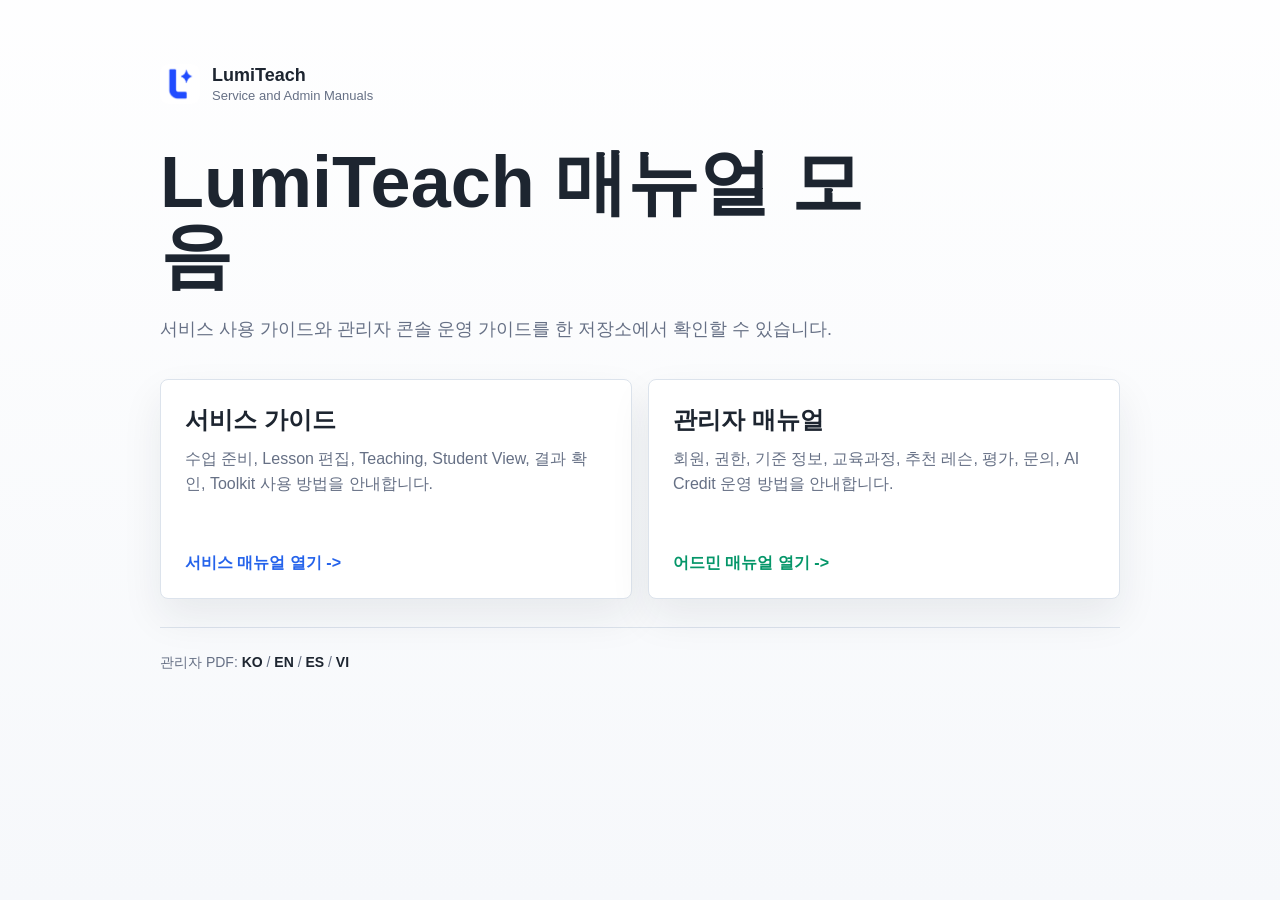
==== index.html @ cc26cc5d "Add consolidated LumiTeach manuals" ====
<!DOCTYPE html>
<html lang="ko">
<head>
  <meta charset="UTF-8" />
  <meta name="viewport" content="width=device-width, initial-scale=1.0" />
  <title>LumiTeach Manuals</title>
  <link rel="icon" href="service/lumiteach_assets/brand/lumiteach-favicon.png" />
  <style>
    :root {
      --bg: #f6f8fb;
      --surface: #ffffff;
      --text: #1d2530;
      --muted: #667085;
      --line: #dce3ec;
      --blue: #2563eb;
      --green: #059669;
      --shadow: 0 18px 40px rgba(31, 41, 55, 0.08);
    }

    * {
      box-sizing: border-box;
    }

    body {
      margin: 0;
      min-height: 100vh;
      font-family: Inter, -apple-system, BlinkMacSystemFont, "Segoe UI", sans-serif;
      color: var(--text);
      background:
        linear-gradient(180deg, rgba(255, 255, 255, 0.9), rgba(246, 248, 251, 0.95)),
        var(--bg);
    }

    main {
      width: min(960px, calc(100% - 40px));
      margin: 0 auto;
      padding: 64px 0;
    }

    .brand {
      display: flex;
      align-items: center;
      gap: 12px;
      margin-bottom: 42px;
    }

    .brand img {
      width: 40px;
      height: 40px;
      border-radius: 8px;
    }

    .brand strong {
      display: block;
      font-size: 18px;
      font-weight: 800;
    }

    .brand span {
      display: block;
      margin-top: 2px;
      color: var(--muted);
      font-size: 13px;
    }

    h1 {
      margin: 0;
      max-width: 760px;
      font-size: clamp(36px, 7vw, 72px);
      line-height: 1.02;
      letter-spacing: 0;
    }

    .lead {
      max-width: 680px;
      margin: 22px 0 34px;
      color: var(--muted);
      font-size: 18px;
      line-height: 1.65;
    }

    .manual-grid {
      display: grid;
      grid-template-columns: repeat(2, minmax(0, 1fr));
      gap: 16px;
      margin-top: 34px;
    }

    .manual-card {
      display: flex;
      min-height: 220px;
      flex-direction: column;
      justify-content: space-between;
      padding: 24px;
      color: inherit;
      text-decoration: none;
      background: var(--surface);
      border: 1px solid var(--line);
      border-radius: 8px;
      box-shadow: var(--shadow);
      transition: transform 160ms ease, border-color 160ms ease;
    }

    .manual-card:hover,
    .manual-card:focus-visible {
      transform: translateY(-3px);
      border-color: #9bb8f7;
      outline: none;
    }

    .manual-card.admin:hover,
    .manual-card.admin:focus-visible {
      border-color: #9ad9c4;
    }

    .manual-card h2 {
      margin: 0 0 10px;
      font-size: 24px;
      letter-spacing: 0;
    }

    .manual-card p {
      margin: 0;
      color: var(--muted);
      line-height: 1.6;
    }

    .manual-card span {
      display: inline-flex;
      width: fit-content;
      align-items: center;
      gap: 8px;
      margin-top: 30px;
      color: var(--blue);
      font-weight: 700;
    }

    .manual-card.admin span {
      color: var(--green);
    }

    .pdfs {
      margin-top: 28px;
      padding-top: 22px;
      border-top: 1px solid var(--line);
      color: var(--muted);
      font-size: 14px;
      line-height: 1.8;
    }

    .pdfs a {
      color: var(--text);
      font-weight: 700;
      text-decoration: none;
    }

    .pdfs a:hover {
      text-decoration: underline;
    }

    @media (max-width: 720px) {
      main {
        width: min(100% - 28px, 960px);
        padding: 32px 0;
      }

      .manual-grid {
        grid-template-columns: 1fr;
      }

      .manual-card {
        min-height: 190px;
      }
    }
  </style>
</head>
<body>
  <main>
    <div class="brand">
      <img src="service/lumiteach_assets/brand/lumiteach-favicon.png" alt="" />
      <div>
        <strong>LumiTeach</strong>
        <span>Service and Admin Manuals</span>
      </div>
    </div>

    <h1>LumiTeach 매뉴얼 모음</h1>
    <p class="lead">
      서비스 사용 가이드와 관리자 콘솔 운영 가이드를 한 저장소에서 확인할 수 있습니다.
    </p>

    <section class="manual-grid" aria-label="매뉴얼 바로가기">
      <a class="manual-card" href="service/">
        <div>
          <h2>서비스 가이드</h2>
          <p>수업 준비, Lesson 편집, Teaching, Student View, 결과 확인, Toolkit 사용 방법을 안내합니다.</p>
        </div>
        <span>서비스 매뉴얼 열기 -></span>
      </a>

      <a class="manual-card admin" href="admin/">
        <div>
          <h2>관리자 매뉴얼</h2>
          <p>회원, 권한, 기준 정보, 교육과정, 추천 레슨, 평가, 문의, AI Credit 운영 방법을 안내합니다.</p>
        </div>
        <span>어드민 매뉴얼 열기 -></span>
      </a>
    </section>

    <div class="pdfs">
      관리자 PDF:
      <a href="admin/lumiteach_admin_manual_ops.pdf">KO</a> /
      <a href="admin/lumiteach_admin_manual_ops_en.pdf">EN</a> /
      <a href="admin/lumiteach_admin_manual_ops_es.pdf">ES</a> /
      <a href="admin/lumiteach_admin_manual_ops_vi.pdf">VI</a>
    </div>
  </main>
</body>
</html>
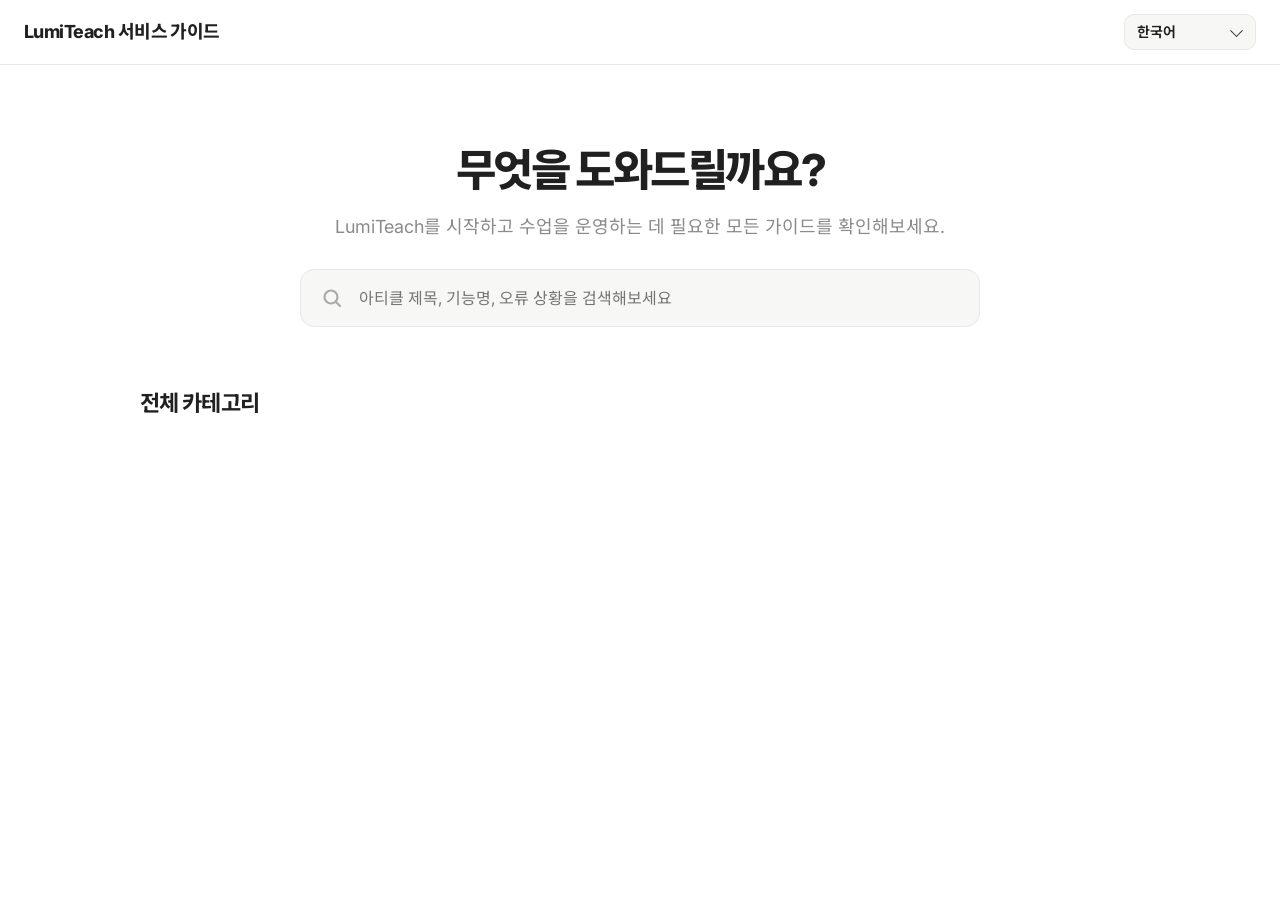
==== commit 0304fc60: "Split service manual into repository root" ====
--- a/index.html
+++ b/index.html
@@ -3,217 +3,85 @@
 <head>
   <meta charset="UTF-8" />
   <meta name="viewport" content="width=device-width, initial-scale=1.0" />
-  <title>LumiTeach Manuals</title>
-  <link rel="icon" href="service/lumiteach_assets/brand/lumiteach-favicon.png" />
-  <style>
-    :root {
-      --bg: #f6f8fb;
-      --surface: #ffffff;
-      --text: #1d2530;
-      --muted: #667085;
-      --line: #dce3ec;
-      --blue: #2563eb;
-      --green: #059669;
-      --shadow: 0 18px 40px rgba(31, 41, 55, 0.08);
-    }
-
-    * {
-      box-sizing: border-box;
-    }
-
-    body {
-      margin: 0;
-      min-height: 100vh;
-      font-family: Inter, -apple-system, BlinkMacSystemFont, "Segoe UI", sans-serif;
-      color: var(--text);
-      background:
-        linear-gradient(180deg, rgba(255, 255, 255, 0.9), rgba(246, 248, 251, 0.95)),
-        var(--bg);
-    }
-
-    main {
-      width: min(960px, calc(100% - 40px));
-      margin: 0 auto;
-      padding: 64px 0;
-    }
-
-    .brand {
-      display: flex;
-      align-items: center;
-      gap: 12px;
-      margin-bottom: 42px;
-    }
-
-    .brand img {
-      width: 40px;
-      height: 40px;
-      border-radius: 8px;
-    }
-
-    .brand strong {
-      display: block;
-      font-size: 18px;
-      font-weight: 800;
-    }
-
-    .brand span {
-      display: block;
-      margin-top: 2px;
-      color: var(--muted);
-      font-size: 13px;
-    }
-
-    h1 {
-      margin: 0;
-      max-width: 760px;
-      font-size: clamp(36px, 7vw, 72px);
-      line-height: 1.02;
-      letter-spacing: 0;
-    }
-
-    .lead {
-      max-width: 680px;
-      margin: 22px 0 34px;
-      color: var(--muted);
-      font-size: 18px;
-      line-height: 1.65;
-    }
-
-    .manual-grid {
-      display: grid;
-      grid-template-columns: repeat(2, minmax(0, 1fr));
-      gap: 16px;
-      margin-top: 34px;
-    }
-
-    .manual-card {
-      display: flex;
-      min-height: 220px;
-      flex-direction: column;
-      justify-content: space-between;
-      padding: 24px;
-      color: inherit;
-      text-decoration: none;
-      background: var(--surface);
-      border: 1px solid var(--line);
-      border-radius: 8px;
-      box-shadow: var(--shadow);
-      transition: transform 160ms ease, border-color 160ms ease;
-    }
-
-    .manual-card:hover,
-    .manual-card:focus-visible {
-      transform: translateY(-3px);
-      border-color: #9bb8f7;
-      outline: none;
-    }
-
-    .manual-card.admin:hover,
-    .manual-card.admin:focus-visible {
-      border-color: #9ad9c4;
-    }
-
-    .manual-card h2 {
-      margin: 0 0 10px;
-      font-size: 24px;
-      letter-spacing: 0;
-    }
-
-    .manual-card p {
-      margin: 0;
-      color: var(--muted);
-      line-height: 1.6;
-    }
-
-    .manual-card span {
-      display: inline-flex;
-      width: fit-content;
-      align-items: center;
-      gap: 8px;
-      margin-top: 30px;
-      color: var(--blue);
-      font-weight: 700;
-    }
-
-    .manual-card.admin span {
-      color: var(--green);
-    }
-
-    .pdfs {
-      margin-top: 28px;
-      padding-top: 22px;
-      border-top: 1px solid var(--line);
-      color: var(--muted);
-      font-size: 14px;
-      line-height: 1.8;
-    }
-
-    .pdfs a {
-      color: var(--text);
-      font-weight: 700;
-      text-decoration: none;
-    }
-
-    .pdfs a:hover {
-      text-decoration: underline;
-    }
-
-    @media (max-width: 720px) {
-      main {
-        width: min(100% - 28px, 960px);
-        padding: 32px 0;
-      }
-
-      .manual-grid {
-        grid-template-columns: 1fr;
-      }
-
-      .manual-card {
-        min-height: 190px;
-      }
-    }
-  </style>
+  <title>LumiTeach Help Center</title>
+  <link rel="icon" href="lumiteach_assets/brand/lumiteach-favicon.png?v=20260714-ai-make-white-icon" />
+  <link rel="preconnect" href="https://fonts.googleapis.com" />
+  <link rel="preconnect" href="https://fonts.gstatic.com" crossorigin />
+  <link href="https://fonts.googleapis.com/css2?family=Inter:wght@400;500;600;700;800;900&family=Noto+Sans+JP:wght@400;500;600;700;800;900&family=Noto+Sans+KR:wght@400;500;600;700;800;900&display=swap" rel="stylesheet" />
+  <link rel="stylesheet" href="styles.css?v=20260714-ai-make-white-icon" />
 </head>
 <body>
-  <main>
-    <div class="brand">
-      <img src="service/lumiteach_assets/brand/lumiteach-favicon.png" alt="" />
-      <div>
-        <strong>LumiTeach</strong>
-        <span>Service and Admin Manuals</span>
+  <header class="global-header">
+    <div class="logo" onclick="showHome()">LumiTeach 서비스 가이드</div>
+    <div class="header-actions">
+      <div class="search-wrap header-search-wrap" id="headerSearchWrap">
+        <span class="search-icon" aria-hidden="true">
+          <svg viewBox="0 0 24 24" focusable="false">
+            <circle cx="11" cy="11" r="6.5"></circle>
+            <path d="M16 16l4 4"></path>
+          </svg>
+        </span>
+        <input class="search-input" id="headerSearchInput" placeholder="아티클 제목, 기능명, 오류 상황을 검색해보세요" autocomplete="off" aria-label="검색" />
+        <div class="search-results" id="headerSearchResults"></div>
+      </div>
+      <label class="visually-hidden" for="languageSelect">언어 선택</label>
+      <span class="language-wrap">
+        <select class="language-select" id="languageSelect" aria-label="언어 선택">
+          <option value="ko">한국어</option>
+          <option value="en">영어</option>
+          <option value="pt">포르투갈어</option>
+          <option value="es">스페인어</option>
+          <option value="ja">일본어</option>
+          <option value="vi">베트남어</option>
+        </select>
+      </span>
+      <button class="menu-toggle" id="mobileMenuToggle" type="button" aria-label="메뉴 열기" aria-controls="leftTree" aria-expanded="false" onclick="toggleMobileMenu()">
+        <span></span>
+      </button>
+    </div>
+  </header>
+  <div class="mobile-nav-backdrop" id="mobileNavBackdrop" onclick="closeMobileMenu()" aria-hidden="true"></div>
+
+  <section class="view active" id="homeView">
+    <div class="home-hero">
+      <h1>무엇을 도와드릴까요?</h1>
+      <p>LumiTeach를 시작하고 수업을 운영하는 데 필요한 모든 가이드를 확인해보세요.</p>
+      <div class="search-wrap">
+        <span class="search-icon" aria-hidden="true">
+          <svg viewBox="0 0 24 24" focusable="false">
+            <circle cx="11" cy="11" r="6.5"></circle>
+            <path d="M16 16l4 4"></path>
+          </svg>
+        </span>
+        <input class="search-input" id="searchInput" placeholder="아티클 제목, 기능명, 오류 상황을 검색해보세요" />
+        <div class="search-results" id="searchResults"></div>
       </div>
     </div>
 
-    <h1>LumiTeach 매뉴얼 모음</h1>
-    <p class="lead">
-      서비스 사용 가이드와 관리자 콘솔 운영 가이드를 한 저장소에서 확인할 수 있습니다.
-    </p>
+    <main class="home-container">
+      <section class="home-section">
+        <h2 class="section-title">전체 카테고리</h2>
+        <div class="category-grid" id="categoryGrid"></div>
+      </section>
+    </main>
+  </section>
 
-    <section class="manual-grid" aria-label="매뉴얼 바로가기">
-      <a class="manual-card" href="service/">
-        <div>
-          <h2>서비스 가이드</h2>
-          <p>수업 준비, Lesson 편집, Teaching, Student View, 결과 확인, Toolkit 사용 방법을 안내합니다.</p>
+  <section class="view" id="articleView">
+    <div class="article-shell">
+      <aside class="left-nav">
+        <div class="left-tree" id="leftTree"></div>
+      </aside>
+      <main class="article-main">
+        <div class="article-inner">
+          <article id="articleContent"></article>
         </div>
-        <span>서비스 매뉴얼 열기 -></span>
-      </a>
+        <aside class="right-toc" id="rightToc"></aside>
+      </main>
+    </div>
+  </section>
 
-      <a class="manual-card admin" href="admin/">
-        <div>
-          <h2>관리자 매뉴얼</h2>
-          <p>회원, 권한, 기준 정보, 교육과정, 추천 레슨, 평가, 문의, AI Credit 운영 방법을 안내합니다.</p>
-        </div>
-        <span>어드민 매뉴얼 열기 -></span>
-      </a>
-    </section>
-
-    <div class="pdfs">
-      관리자 PDF:
-      <a href="admin/lumiteach_admin_manual_ops.pdf">KO</a> /
-      <a href="admin/lumiteach_admin_manual_ops_en.pdf">EN</a> /
-      <a href="admin/lumiteach_admin_manual_ops_es.pdf">ES</a> /
-      <a href="admin/lumiteach_admin_manual_ops_vi.pdf">VI</a>
-    </div>
-  </main>
+  <script src="data/manual-data.js?v=20260714-ai-make-white-icon"></script>
+  <script src="data/translations.js?v=20260714-ai-make-white-icon"></script>
+  <script src="app.js?v=20260714-ai-make-white-icon"></script>
 </body>
 </html>
--- a/styles.css
+++ b/styles.css
@@ -0,0 +1,1303 @@
+:root {
+  --bg: #ffffff;
+  --text: #202020;
+  --muted: #8b8b8b;
+  --subtle: #f7f7f6;
+  --subtle-2: #efefed;
+  --line: #e8e8e6;
+  --hover: #f4f4f3;
+  --primary: #204cff;
+  --primary-soft: #eaf1ff;
+  --accent-purple: #204cff;
+  --accent-blue: #2563e9;
+  --accent-navy: #233a78;
+  --accent-teal: #0f7f78;
+  --accent-coral: #d85f4f;
+  --accent-amber: #f0a13d;
+  --active: var(--primary-soft);
+  --active-text: var(--primary);
+  --callout: #f7f7f5;
+  --content: 760px;
+  --sidebar: 360px;
+  --toc: 240px;
+  --left-padding: 80px;
+}
+
+* { box-sizing: border-box; }
+
+html {
+  scroll-behavior: smooth;
+  height: 100%;
+  overflow-x: hidden;
+}
+
+body {
+  margin: 0;
+  height: 100vh;
+  overflow: hidden;
+  background: var(--bg);
+  color: var(--text);
+  font-family: "Inter", "Noto Sans KR", ui-sans-serif, -apple-system, BlinkMacSystemFont, "Segoe UI", sans-serif;
+  font-size: 16px;
+  line-height: 1.65;
+  -webkit-font-smoothing: antialiased;
+}
+
+html[lang="ja"] body {
+  font-family: "Inter", "Noto Sans JP", "Noto Sans KR", ui-sans-serif, -apple-system, BlinkMacSystemFont, "Segoe UI", sans-serif;
+}
+
+button, input, select { font: inherit; }
+button { cursor: pointer; }
+.view { display: none; }
+.view.active { display: block; }
+
+#homeView.active {
+  height: calc(100vh - 65px);
+  overflow-y: auto;
+  overscroll-behavior: contain;
+}
+
+#articleView.active {
+  height: calc(100vh - 65px);
+  overflow: hidden;
+}
+
+.visually-hidden {
+  position: absolute;
+  width: 1px;
+  height: 1px;
+  padding: 0;
+  margin: -1px;
+  overflow: hidden;
+  clip: rect(0, 0, 0, 0);
+  white-space: nowrap;
+  border: 0;
+}
+
+.global-header {
+  position: sticky;
+  top: 0;
+  z-index: 200;
+  height: 65px;
+  display: flex;
+  align-items: center;
+  justify-content: space-between;
+  gap: 24px;
+  padding: 0 var(--left-padding);
+  background: rgba(255,255,255,0.94);
+  backdrop-filter: blur(10px);
+  border-bottom: 1px solid var(--line);
+}
+
+.logo {
+  width: 280px;
+  color: var(--text);
+  font-size: 18px;
+  font-weight: 750;
+  letter-spacing: -0.03em;
+  cursor: pointer;
+}
+
+.language-wrap {
+  position: relative;
+  display: inline-flex;
+  align-items: center;
+}
+
+.language-wrap::after {
+  content: "";
+  position: absolute;
+  right: 15px;
+  top: 50%;
+  width: 8px;
+  height: 8px;
+  border-right: 1.8px solid #333;
+  border-bottom: 1.8px solid #333;
+  pointer-events: none;
+  transform: translateY(-64%) rotate(45deg);
+}
+
+.language-select {
+  min-width: 132px;
+  height: 36px;
+  padding: 0 36px 0 12px;
+  border: 1px solid var(--line);
+  border-radius: 10px;
+  appearance: none;
+  -webkit-appearance: none;
+  background: var(--subtle);
+  color: var(--text);
+  font-size: 14px;
+  font-weight: 650;
+  outline: none;
+  cursor: pointer;
+}
+
+.language-select:focus {
+  background: #fff;
+  border-color: #d8d8d6;
+}
+
+.header-actions {
+  display: flex;
+  align-items: center;
+  gap: 10px;
+  margin-left: auto;
+}
+
+.header-search-wrap {
+  display: none;
+  flex: 0 1 360px;
+  width: clamp(240px, 28vw, 360px);
+  max-width: 360px;
+  margin: 0;
+  z-index: 210;
+}
+
+body.article-active .header-search-wrap {
+  display: block;
+}
+
+.header-search-wrap .search-input {
+  height: 38px;
+  padding: 0 14px 0 42px;
+  border-radius: 10px;
+  background: #fff;
+  font-size: 14px;
+}
+
+.header-search-wrap .search-icon {
+  left: 14px;
+  width: 18px;
+  height: 18px;
+}
+
+.header-search-wrap .search-results {
+  top: 46px;
+  left: auto;
+  right: 0;
+  z-index: 220;
+  width: min(420px, calc(100vw - 32px));
+  max-height: min(480px, calc(100vh - 96px));
+  overflow-y: auto;
+}
+
+.menu-toggle {
+  display: none;
+  align-items: center;
+  justify-content: center;
+  width: 38px;
+  height: 38px;
+  border: 1px solid var(--line);
+  border-radius: 10px;
+  background: var(--subtle);
+  color: var(--text);
+}
+
+.menu-toggle:hover { background: var(--hover); }
+
+.menu-toggle span,
+.menu-toggle::before,
+.menu-toggle::after {
+  content: "";
+  display: block;
+  width: 16px;
+  height: 2px;
+  border-radius: 999px;
+  background: currentColor;
+  transition: transform 160ms ease, opacity 160ms ease;
+}
+
+.menu-toggle {
+  flex-direction: column;
+  gap: 4px;
+}
+
+body.mobile-nav-open .menu-toggle span { opacity: 0; }
+body.mobile-nav-open .menu-toggle::before { transform: translateY(6px) rotate(45deg); }
+body.mobile-nav-open .menu-toggle::after { transform: translateY(-6px) rotate(-45deg); }
+
+.mobile-nav-backdrop {
+  display: none;
+}
+
+.home-hero {
+  max-width: 760px;
+  margin: 80px auto 58px;
+  padding: 0 24px;
+  text-align: center;
+}
+
+.home-hero h1 {
+  margin: 0;
+  font-size: 44px;
+  line-height: 1.15;
+  letter-spacing: -0.055em;
+  font-weight: 800;
+}
+
+.home-hero p {
+  margin: 16px 0 28px;
+  color: var(--muted);
+  font-size: 18px;
+}
+
+.search-wrap {
+  position: relative;
+  max-width: 680px;
+  margin: 0 auto;
+}
+
+.search-icon {
+  position: absolute;
+  left: 20px;
+  top: 50%;
+  transform: translateY(-50%);
+  color: #aaa;
+  width: 24px;
+  height: 24px;
+  display: block;
+  z-index: 1;
+  pointer-events: none;
+}
+
+.search-icon svg {
+  display: block;
+  width: 100%;
+  height: 100%;
+  fill: none;
+  stroke: currentColor;
+  stroke-width: 2.2;
+  stroke-linecap: round;
+  stroke-linejoin: round;
+}
+
+.search-input {
+  width: 100%;
+  height: 58px;
+  padding: 0 20px 0 58px;
+  border: 1px solid var(--line);
+  border-radius: 14px;
+  background: var(--subtle);
+  color: var(--text);
+  outline: none;
+  font-size: 16px;
+}
+
+.search-input:focus {
+  background: #fff;
+  border-color: #d8d8d6;
+}
+
+.search-results {
+  display: none;
+  position: absolute;
+  top: 68px;
+  left: 0;
+  right: 0;
+  z-index: 20;
+  border: 1px solid var(--line);
+  border-radius: 14px;
+  background: #fff;
+  box-shadow: 0 18px 40px rgba(0,0,0,0.08);
+  overflow: hidden;
+  text-align: left;
+}
+
+.search-results.active { display: block; }
+
+.result-item {
+  padding: 14px 18px;
+  border-bottom: 1px solid var(--line);
+  cursor: pointer;
+}
+
+.result-item:hover { background: var(--hover); }
+.result-item:last-child { border-bottom: 0; }
+
+.result-item strong {
+  display: block;
+  color: var(--text);
+  font-size: 14px;
+}
+
+.result-item span {
+  color: var(--muted);
+  font-size: 13px;
+}
+
+.home-container {
+  max-width: 1080px;
+  margin: 0 auto;
+  padding: 0 40px 92px;
+}
+
+.home-section { margin-top: 46px; }
+
+.section-title {
+  margin: 0 0 16px;
+  font-size: 22px;
+  letter-spacing: -0.04em;
+}
+
+.category-grid {
+  display: grid;
+  grid-template-columns: repeat(2, minmax(0, 1fr));
+  gap: 12px;
+}
+
+.category-card {
+  padding: 18px 20px;
+  border: 1px solid var(--line);
+  border-radius: 12px;
+  background: #fff;
+  cursor: pointer;
+}
+
+.category-card:hover { background: var(--hover); }
+
+.category-card h3 {
+  margin: 0 0 6px;
+  font-size: 17px;
+  letter-spacing: -0.03em;
+}
+
+.category-card p {
+  margin: 0 0 10px;
+  color: var(--muted);
+  font-size: 14px;
+}
+
+.category-card span {
+  color: var(--muted);
+  font-size: 13px;
+  font-weight: 650;
+}
+
+.article-shell {
+  display: grid;
+  grid-template-columns: var(--sidebar) minmax(0, 1fr);
+  min-width: 0;
+  min-height: calc(100vh - 65px);
+}
+
+body.article-active .article-shell {
+  height: calc(100vh - 65px);
+  min-height: 0;
+  overflow: hidden;
+}
+
+.left-nav {
+  position: sticky;
+  top: 65px;
+  height: calc(100vh - 65px);
+  padding: 40px 10px 40px var(--left-padding);
+  border-right: 1px solid var(--line);
+  background: #fff;
+  overflow-y: auto;
+  scrollbar-width: none;
+  -ms-overflow-style: none;
+}
+
+.left-nav::-webkit-scrollbar {
+  width: 0;
+  height: 0;
+  display: none;
+}
+
+.left-tree { max-width: 280px; }
+.tree-block { margin-bottom: 8px; }
+
+.tree-link, .tree-label, .chevron {
+  width: 100%;
+  border: 0;
+  background: transparent;
+  color: var(--text);
+  text-align: left;
+  border-radius: 8px;
+}
+
+.tree-parent {
+  display: flex;
+  align-items: center;
+  gap: 9px;
+  padding: 8px 10px;
+  border-radius: 8px;
+  font-size: 16px;
+  font-weight: 540;
+  letter-spacing: -0.025em;
+}
+
+.tree-sub .tree-parent {
+  padding-left: 34px;
+  font-size: 15px;
+  font-weight: 500;
+}
+
+.tree-label {
+  display: block;
+  flex: 1;
+  min-width: 0;
+  width: auto;
+  padding: 0;
+  font: inherit;
+  font-weight: inherit;
+  letter-spacing: inherit;
+  cursor: pointer;
+}
+
+.chevron {
+  display: inline-flex;
+  align-items: center;
+  justify-content: center;
+  width: 20px;
+  height: 20px;
+  flex: 0 0 20px;
+  border-radius: 6px;
+  color: #666;
+  font-size: 12px;
+  transition: transform 130ms ease, background 130ms ease;
+  cursor: pointer;
+}
+
+.chevron-placeholder {
+  width: 20px;
+  height: 20px;
+  flex: 0 0 20px;
+}
+
+.tree-parent:hover, .tree-link:hover { background: var(--hover); }
+.tree-parent:hover .chevron { background: var(--hover); }
+.chevron:hover { background: var(--subtle-2); }
+.tree-parent:hover .chevron:hover { background: #e3e3e1; }
+.tree-parent.active {
+  background: var(--active);
+}
+.tree-parent.active .tree-label {
+  color: var(--active-text);
+  font-weight: 650;
+}
+.tree-block.open > .tree-parent .chevron, .tree-sub.open > .tree-parent .chevron { transform: rotate(90deg); }
+.tree-children { display: none; }
+.tree-block.open > .tree-children, .tree-sub.open > .tree-children { display: block; }
+
+.tree-link {
+  display: block;
+  margin: 2px 0;
+  padding: 8px 10px 8px 62px;
+  font-size: 15px;
+}
+
+.tree-link.active {
+  background: var(--active);
+  color: var(--active-text);
+  font-weight: 650;
+}
+
+.article-main {
+  display: grid;
+  grid-template-columns: minmax(0, 1fr) var(--toc);
+  min-width: 0;
+  min-height: 0;
+  gap: 48px;
+  padding: 0 64px 120px;
+}
+
+body.article-active .article-main {
+  height: calc(100vh - 65px);
+  overflow-y: auto;
+  overscroll-behavior: contain;
+  scroll-behavior: smooth;
+}
+
+.article-inner {
+  max-width: var(--content);
+  margin: 0 auto;
+  padding-top: 64px;
+}
+
+.article-header {
+  padding-bottom: 28px;
+  border-bottom: 1px solid var(--line);
+}
+
+.article-kicker {
+  margin-bottom: 14px;
+  color: var(--muted);
+  font-size: 14px;
+}
+
+.article-title {
+  margin: 0;
+  font-size: 46px;
+  line-height: 1.14;
+  letter-spacing: -0.055em;
+  font-weight: 800;
+}
+
+.article-desc {
+  margin: 22px 0 0;
+  color: var(--text);
+  font-size: 21px;
+  line-height: 1.55;
+  letter-spacing: -0.03em;
+}
+
+.article-desc p {
+  margin: 0;
+}
+
+.article-desc p + p {
+  margin-top: 16px;
+}
+
+.article-desc blockquote {
+  margin: 22px 0 0;
+  padding: 0 0 0 22px;
+  border-left: 3px solid #d9d9d7;
+}
+
+.article-desc blockquote p {
+  color: #444;
+  font-size: 19px;
+  line-height: 1.62;
+}
+
+.author-row {
+  display: flex;
+  align-items: center;
+  gap: 12px;
+  margin-top: 28px;
+  color: var(--muted);
+  font-size: 15px;
+}
+
+.avatar {
+  width: 42px;
+  height: 42px;
+  border-radius: 50%;
+  background:
+    url("lumiteach_assets/brand/lumiteach-favicon.png") center / 28px 28px no-repeat,
+    #fff;
+  border: 1px solid var(--line);
+}
+
+.author-row strong {
+  color: var(--text);
+  font-weight: 650;
+}
+
+.content-body { padding-top: 56px; }
+
+.callout {
+  display: grid;
+  grid-template-columns: 24px 1fr;
+  gap: 12px;
+  align-items: start;
+  margin: 0 0 64px;
+  padding: 18px 20px;
+  border: 1px solid var(--line);
+  border-radius: 10px;
+  background: var(--callout);
+}
+
+.callout-icon {
+  display: inline-grid;
+  place-items: center;
+  width: 22px;
+  height: 22px;
+  border-radius: 50%;
+  background: #fff;
+  border: 1px solid var(--line);
+  color: #555;
+  font-size: 14px;
+  font-weight: 700;
+  line-height: 1;
+}
+
+.callout h3 {
+  margin: 0 0 4px;
+  font-size: 16px;
+  line-height: 1.45;
+  letter-spacing: -0.02em;
+}
+
+.callout p {
+  margin: 0;
+  color: #444;
+  font-size: 15px;
+  line-height: 1.7;
+  letter-spacing: -0.015em;
+}
+
+.section-callout {
+  display: grid;
+  grid-template-columns: 24px minmax(0, 1fr);
+  gap: 12px;
+  align-items: start;
+  margin: 18px 0 30px;
+  padding: 18px 20px;
+  border: 1px solid var(--line);
+  border-radius: 10px;
+  background: var(--callout);
+}
+
+.section-callout-icon {
+  display: inline-grid;
+  place-items: center;
+  width: 22px;
+  height: 22px;
+  border-radius: 50%;
+  background: #fff;
+  border: 1px solid var(--line);
+  color: #555;
+  font-size: 14px;
+  font-weight: 700;
+  line-height: 1;
+}
+
+.section-callout-content strong {
+  display: block;
+  margin: 0 0 4px;
+  color: var(--text);
+  font-size: 16px;
+  line-height: 1.45;
+  letter-spacing: -0.02em;
+}
+
+.section-callout-body p {
+  margin: 0;
+  color: #444;
+  font-size: 15px;
+  line-height: 1.7;
+  letter-spacing: -0.015em;
+}
+
+.article-section {
+  margin: 0 0 80px;
+  scroll-margin-top: 96px;
+}
+
+.article-section h2 {
+  margin: 0 0 22px;
+  font-size: 34px;
+  line-height: 1.25;
+  letter-spacing: -0.05em;
+  font-weight: 750;
+}
+
+.article-section p, .article-section li {
+  color: #333;
+  font-size: 18px;
+  line-height: 1.75;
+  letter-spacing: -0.02em;
+}
+
+.section-copy p { margin: 0; }
+.section-copy p + p { margin-top: 18px; }
+
+.article-intro {
+  margin-bottom: 56px;
+  padding-bottom: 42px;
+  border-bottom: 1px solid var(--line);
+}
+
+.article-intro p {
+  color: #333;
+  font-size: 18px;
+  line-height: 1.75;
+  letter-spacing: -0.02em;
+}
+
+.section-copy h3 {
+  margin: 30px 0 12px;
+  color: var(--text);
+  font-size: 22px;
+  line-height: 1.35;
+  letter-spacing: -0.035em;
+  font-weight: 750;
+}
+
+.section-copy ul {
+  margin: 14px 0 0;
+  padding-left: 22px;
+}
+
+.section-copy li {
+  margin: 7px 0;
+  padding-left: 4px;
+}
+
+.section-copy strong {
+  color: var(--text);
+  font-weight: 750;
+}
+
+.section-copy code {
+  padding: 2px 6px;
+  border-radius: 6px;
+  background: var(--subtle);
+  color: var(--text);
+  font-family: ui-monospace, SFMono-Regular, Menlo, Monaco, Consolas, monospace;
+  font-size: 0.9em;
+}
+
+.section-copy blockquote {
+  margin: 18px 0 0;
+  padding: 16px 18px;
+  border-left: 3px solid #d9d9d7;
+  border-radius: 0 8px 8px 0;
+  background: var(--subtle);
+}
+
+.section-copy blockquote p,
+.section-copy blockquote li {
+  font-size: 16px;
+  color: #444;
+}
+
+.manual-image {
+  margin: 24px 0 34px;
+  border: 1px solid var(--line);
+  border-radius: 10px;
+  background: #fff;
+  overflow: hidden;
+}
+
+.section-copy p + .manual-image,
+.section-copy ul + .manual-image,
+.section-copy blockquote + .manual-image {
+  margin-top: 24px;
+}
+
+.manual-image + p,
+.manual-image + ul,
+.manual-image + blockquote {
+  margin-top: 30px;
+}
+
+.manual-image + .manual-image {
+  margin-top: -8px;
+}
+
+.section-copy ul + p,
+.section-copy blockquote + p {
+  margin-top: 24px;
+}
+
+.manual-image img {
+  display: block;
+  width: 100%;
+  height: auto;
+}
+
+.manual-image figcaption {
+  padding: 10px 14px;
+  border-top: 1px solid var(--line);
+  color: var(--muted);
+  font-size: 13px;
+  line-height: 1.5;
+}
+
+.media-block {
+  margin-top: 26px;
+  aspect-ratio: 16 / 9;
+  border-radius: 10px;
+  border: 1px solid var(--line);
+  background: linear-gradient(135deg, #2f2f2f 0%, #f0a13d 45%, #f7efe7 100%);
+  overflow: hidden;
+  position: relative;
+}
+
+.media-block::before {
+  content: "LumiTeach Guide";
+  position: absolute;
+  left: 28px;
+  top: 26px;
+  color: #fff;
+  font-size: 26px;
+  font-weight: 800;
+  letter-spacing: -0.04em;
+}
+
+.media-block::after {
+  content: "▶";
+  position: absolute;
+  left: 50%;
+  top: 50%;
+  transform: translate(-50%, -50%);
+  display: grid;
+  place-items: center;
+  width: 72px;
+  height: 72px;
+  border-radius: 50%;
+  background: rgba(0,0,0,0.55);
+  color: #fff;
+  font-size: 28px;
+}
+
+.info-card {
+  margin-top: 22px;
+  padding: 18px 20px;
+  border: 1px solid var(--line);
+  border-radius: 12px;
+  background: #fafafa;
+}
+
+.info-card h3 {
+  margin: 0 0 8px;
+  font-size: 18px;
+}
+
+.info-card p {
+  margin: 0;
+  color: #555;
+  font-size: 16px;
+}
+
+.bottom-nav {
+  display: flex;
+  justify-content: space-between;
+  gap: 16px;
+  margin-top: 70px;
+  padding-top: 28px;
+  border-top: 1px solid var(--line);
+}
+
+.bottom-nav.only-next { justify-content: flex-end; }
+.bottom-nav.only-prev { justify-content: flex-start; }
+
+.bottom-nav button {
+  border: 1px solid var(--line);
+  background: #fff;
+  border-radius: 10px;
+  padding: 12px 16px;
+  color: var(--text);
+  font-weight: 650;
+}
+
+.bottom-nav button:hover { background: var(--hover); }
+
+.right-toc {
+  position: sticky;
+  top: 100px;
+  align-self: start;
+  padding-top: 64px;
+}
+
+.toc-title {
+  margin: 0 0 14px;
+  font-size: 12px;
+  font-weight: 700;
+  color: var(--muted);
+  text-transform: uppercase;
+  letter-spacing: .05em;
+}
+
+.toc-link {
+  display: block;
+  padding: 7px 10px;
+  border-radius: 8px;
+  color: #666;
+  font-size: 14px;
+  text-decoration: none;
+}
+
+.toc-link-level-1 {
+  color: var(--text);
+  font-weight: 700;
+}
+
+.toc-link-level-2 {
+  margin-left: 10px;
+}
+
+.toc-link-level-3 {
+  margin-left: 22px;
+  padding-top: 5px;
+  padding-bottom: 5px;
+  color: #777;
+  font-size: 13px;
+}
+
+.toc-link:hover, .toc-link.active {
+  background: var(--hover);
+  color: var(--text);
+}
+
+.article-title,
+.section-copy h3 {
+  scroll-margin-top: 96px;
+}
+
+.hub-layout {
+  grid-template-columns: minmax(0, 1fr);
+}
+
+.hub-layout .right-toc {
+  display: none;
+}
+
+.hub-layout .article-inner {
+  width: min(820px, 100%);
+  max-width: 820px;
+  justify-self: center;
+  margin: 0;
+}
+
+.hub-page {
+  padding-top: 22px;
+}
+
+.hub-cover {
+  display: grid;
+  place-items: center;
+  min-height: 260px;
+  margin-bottom: 28px;
+  overflow: hidden;
+  border: 1px solid var(--line);
+  border-radius: 10px;
+  background:
+    linear-gradient(135deg, rgba(32, 76, 255, 0.08), rgba(90, 162, 255, 0.1)),
+    #fafafa;
+}
+
+.article-cover {
+  min-height: 220px;
+  margin: 0 0 32px;
+}
+
+.hub-cover-mark {
+  display: grid;
+  place-items: center;
+  width: 128px;
+  height: 128px;
+  border-radius: 30px;
+  background: linear-gradient(135deg, #eaf1ff, #f6f9ff);
+  border: 1px solid rgba(32, 76, 255, 0.14);
+  color: var(--active-text);
+  font-size: 38px;
+  font-weight: 800;
+  letter-spacing: 0;
+}
+
+.hub-cover-symbol {
+  display: grid;
+  place-items: center;
+  width: 148px;
+  height: 148px;
+  border-radius: 34px;
+  border: 1px solid rgba(255,255,255,0.55);
+  background: var(--cover-bg, linear-gradient(135deg, #eaf1ff, #f6f9ff));
+  color: var(--cover-color, var(--active-text));
+  box-shadow: 0 22px 48px rgba(32, 76, 255, 0.14), inset 0 0 0 1px rgba(255,255,255,0.42);
+  font-size: var(--cover-size, 52px);
+  font-weight: 850;
+  line-height: 1;
+  letter-spacing: 0;
+  text-align: center;
+}
+
+.hub-cover-cluster {
+  position: relative;
+  width: min(640px, 88%);
+  height: 190px;
+  overflow: visible;
+}
+
+.cover-tile {
+  position: absolute;
+  left: 50%;
+  top: 50%;
+  z-index: var(--tile-z, 1);
+  display: grid;
+  place-items: center;
+  width: var(--tile-size, 92px);
+  height: var(--tile-size, 92px);
+  border-radius: 22px;
+  border: 1px solid rgba(255,255,255,0.6);
+  background: var(--cover-bg, linear-gradient(135deg, #eaf1ff, #f6f9ff));
+  color: var(--cover-color, var(--active-text));
+  box-shadow: 0 18px 38px rgba(48, 48, 48, 0.14), inset 0 0 0 1px rgba(255,255,255,0.42);
+  font-size: var(--cover-size, 30px);
+  font-weight: 850;
+  line-height: 1;
+  letter-spacing: 0;
+  text-align: center;
+  transform: translate(calc(-50% + var(--tile-x, 0px)), calc(-50% + var(--tile-y, 0px))) rotate(var(--tile-rotate, 0deg)) scale(var(--tile-scale, 1));
+}
+
+.hub-kicker {
+  margin: 0 0 8px;
+  color: var(--active-text);
+  font-size: 13px;
+  font-weight: 750;
+}
+
+.hub-title {
+  margin: 0;
+  font-size: 44px;
+  line-height: 1.16;
+  letter-spacing: -0.055em;
+  font-weight: 800;
+}
+
+.hub-desc {
+  margin: 14px 0 28px;
+  color: #444;
+  font-size: 17px;
+  line-height: 1.65;
+  letter-spacing: -0.02em;
+}
+
+.hub-menu-list {
+  border-top: 1px solid var(--line);
+}
+
+.hub-menu-item {
+  width: 100%;
+  display: grid;
+  grid-template-columns: minmax(0, 1fr) 228px;
+  gap: 32px;
+  align-items: center;
+  padding: 34px 0;
+  border: 0;
+  border-bottom: 1px solid var(--line);
+  background: transparent;
+  color: var(--text);
+  text-align: left;
+}
+
+.hub-menu-item:hover h2 {
+  color: var(--active-text);
+}
+
+.hub-menu-item h2 {
+  margin: 0 0 8px;
+  font-size: 22px;
+  line-height: 1.35;
+  letter-spacing: -0.035em;
+}
+
+.hub-menu-item p {
+  margin: 0;
+  color: #666;
+  font-size: 15px;
+  line-height: 1.6;
+  letter-spacing: -0.015em;
+}
+
+.hub-menu-count {
+  display: block;
+  margin-top: 12px;
+  color: #999;
+  font-size: 13px;
+  font-weight: 650;
+}
+
+.hub-thumb {
+  display: grid;
+  place-items: center;
+  min-height: 138px;
+  border-radius: 8px;
+  border: 1px solid var(--line);
+  background: #fafafa;
+  color: var(--active-text);
+  font-size: 13px;
+  font-weight: 750;
+}
+
+.hub-symbol {
+  display: grid;
+  place-items: center;
+  width: 92px;
+  height: 92px;
+  border-radius: 24px;
+  background: var(--symbol-bg, linear-gradient(135deg, #eaf1ff, #fff));
+  color: var(--symbol-color, var(--active-text));
+  box-shadow: inset 0 0 0 1px rgba(255,255,255,0.45);
+  font-size: var(--symbol-size, 38px);
+  font-weight: 850;
+  line-height: 1;
+  letter-spacing: 0;
+  text-align: center;
+}
+
+.hub-svg-icon {
+  display: block;
+  width: 56px;
+  height: 56px;
+}
+
+.hub-icon-img {
+  display: block;
+  width: 70%;
+  height: 70%;
+  object-fit: contain;
+}
+
+.hub-cover-symbol .hub-icon-img {
+  width: 72%;
+  height: 72%;
+}
+
+@media (max-width: 1300px) {
+  :root { --left-padding: 24px; }
+  .logo { width: auto; }
+  .article-main { grid-template-columns: 1fr; padding: 0 48px 96px; }
+  .right-toc { display: none; }
+}
+
+@media (max-width: 960px) {
+  .article-shell { grid-template-columns: 1fr; }
+  .left-nav {
+    position: fixed;
+    top: 65px;
+    left: 0;
+    z-index: 70;
+    width: min(340px, calc(100vw - 48px));
+    height: calc(100vh - 65px);
+    padding: 24px 18px 32px;
+    border-right: 1px solid var(--line);
+    border-bottom: 0;
+    background: #fff;
+    box-shadow: 22px 0 42px rgba(0,0,0,0.12);
+    transform: translateX(-105%);
+    transition: transform 180ms ease;
+  }
+
+  body.mobile-nav-open .left-nav {
+    transform: translateX(0);
+  }
+
+  body.mobile-nav-open {
+    overflow: hidden;
+  }
+
+  body.article-active .menu-toggle {
+    display: inline-flex;
+  }
+
+  .mobile-nav-backdrop {
+    position: fixed;
+    inset: 65px 0 0;
+    z-index: 65;
+    display: block;
+    background: rgba(0,0,0,0.22);
+    opacity: 0;
+    pointer-events: none;
+    transition: opacity 180ms ease;
+  }
+
+  body.mobile-nav-open .mobile-nav-backdrop {
+    opacity: 1;
+    pointer-events: auto;
+  }
+
+  .left-tree { max-width: none; }
+  .global-header {
+    gap: 12px;
+    padding: 0 16px;
+  }
+  .logo {
+    font-size: 16px;
+  }
+  body.article-active .header-search-wrap {
+    flex: 0 0 34px;
+    width: 34px;
+    max-width: none;
+  }
+  .header-search-wrap .search-input {
+    width: 34px;
+    height: 34px;
+    padding: 0 0 0 32px;
+    color: transparent;
+    caret-color: var(--text);
+  }
+  .header-search-wrap .search-input::placeholder {
+    color: transparent;
+  }
+  .header-search-wrap .search-icon {
+    left: 9px;
+    width: 17px;
+    height: 17px;
+  }
+  body.article-active .header-search-wrap:focus-within {
+    position: fixed;
+    top: 73px;
+    left: 16px;
+    right: 16px;
+    z-index: 80;
+    flex: none;
+    width: auto;
+    max-width: none;
+  }
+  .header-search-wrap:focus-within .search-input {
+    width: 100%;
+    height: 44px;
+    padding: 0 16px 0 44px;
+    background: #fff;
+    color: var(--text);
+    box-shadow: 0 18px 38px rgba(0,0,0,0.1);
+  }
+  .header-search-wrap:focus-within .search-input::placeholder {
+    color: #8a8a8a;
+  }
+  .header-search-wrap:focus-within .search-icon {
+    left: 15px;
+    width: 20px;
+    height: 20px;
+  }
+  .header-search-wrap .search-results {
+    top: 52px;
+    left: 0;
+    right: 0;
+    width: auto;
+  }
+  .language-select {
+    min-width: 112px;
+    height: 34px;
+    padding: 0 32px 0 10px;
+    font-size: 13px;
+  }
+  .language-wrap::after {
+    right: 13px;
+    width: 7px;
+    height: 7px;
+  }
+  .menu-toggle {
+    width: 34px;
+    height: 34px;
+  }
+  .article-main { grid-template-columns: 1fr; padding: 0 24px 80px; }
+  .article-title { font-size: 34px; }
+  .hub-title { font-size: 36px; }
+  .hub-cover { min-height: 210px; }
+  .hub-menu-item {
+    grid-template-columns: 1fr;
+    gap: 14px;
+  }
+  .hub-thumb {
+    min-height: 72px;
+  }
+  .hub-symbol {
+    width: 74px;
+    height: 74px;
+    border-radius: 20px;
+    font-size: 32px;
+  }
+  .category-grid { grid-template-columns: 1fr; }
+}
+
+@media (max-width: 640px) {
+  .logo {
+    max-width: calc(100vw - 224px);
+    overflow: hidden;
+    text-overflow: ellipsis;
+    white-space: nowrap;
+  }
+  .language-select {
+    min-width: 104px;
+  }
+}
